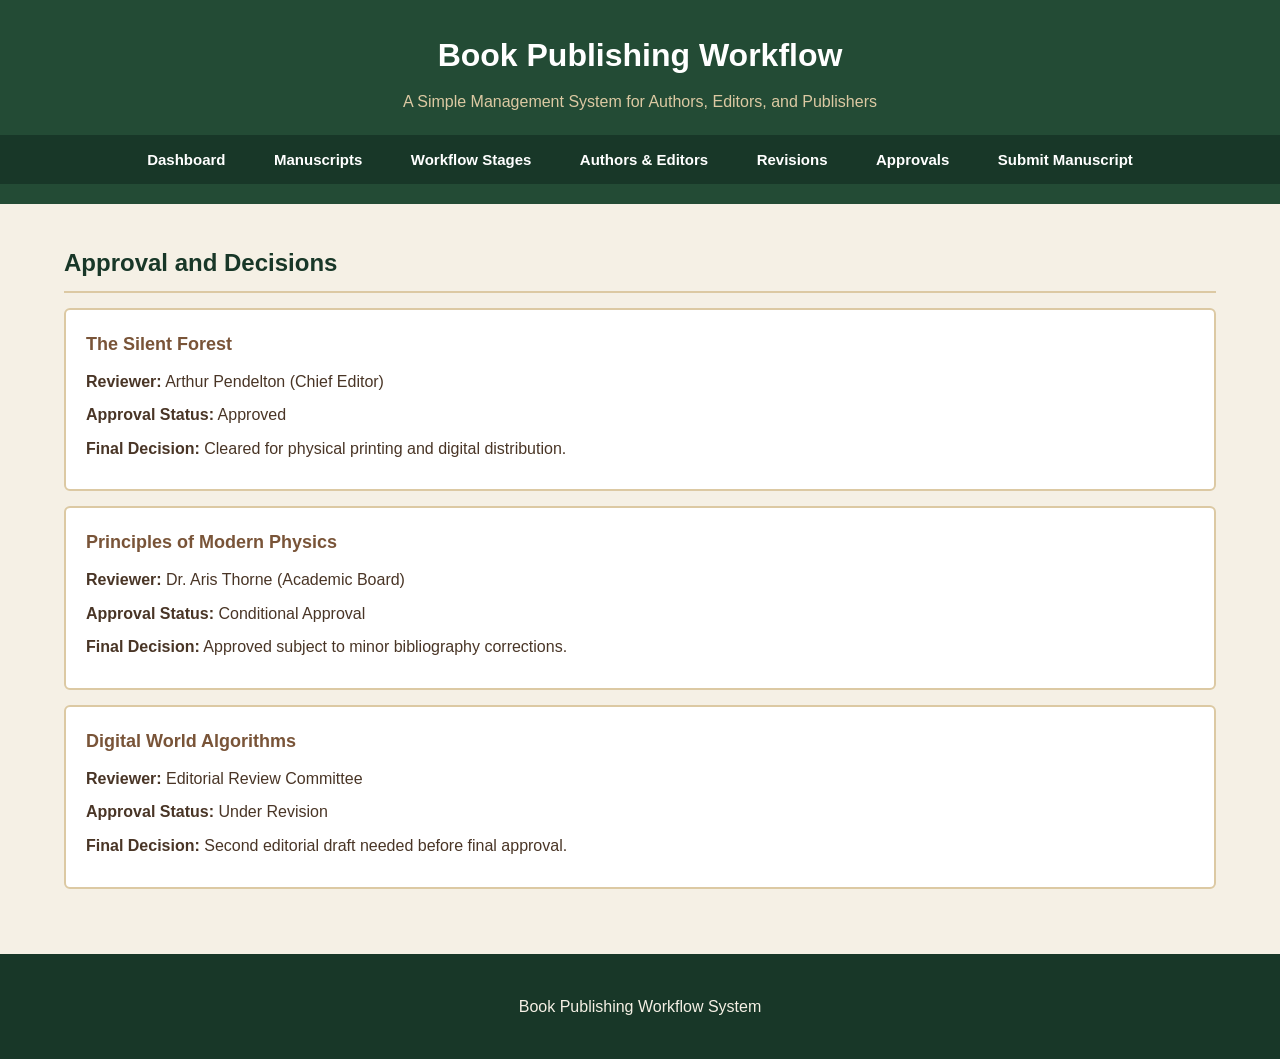
==== approvals.html @ c6dd608b "Initial commit: Book Publishing Workflow System" ====
<!DOCTYPE html>
<html lang="en">
<head>
    <meta charset="UTF-8">
    <meta name="viewport" content="width=device-width, initial-scale=1.0">
    <title>Approvals - Book Publishing Workflow System</title>
    <link rel="stylesheet" href="style.css">
</head>
<body>

    <!-- Header Section -->
    <header>
        <h1>Book Publishing Workflow</h1>
        <p>A Simple Management System for Authors, Editors, and Publishers</p>
        
        <!-- Navigation Bar linking to separate pages -->
        <nav>
            <ul>
                <li><a href="index.html">Dashboard</a></li>
                <li><a href="manuscripts.html">Manuscripts</a></li>
                <li><a href="workflow.html">Workflow Stages</a></li>
                <li><a href="team.html">Authors &amp; Editors</a></li>
                <li><a href="revisions.html">Revisions</a></li>
                <li><a href="approvals.html">Approvals</a></li>
                <li><a href="submission.html">Submit Manuscript</a></li>
            </ul>
        </nav>
    </header>

    <main>
        <section id="approvals">
            <div class="Container">
                <h2>Approval and Decisions</h2>
                
                <div class="Card">
                    <h3>The Silent Forest</h3>
                    <p><strong>Reviewer:</strong> Arthur Pendelton (Chief Editor)</p>
                    <p><strong>Approval Status:</strong> Approved</p>
                    <p><strong>Final Decision:</strong> Cleared for physical printing and digital distribution.</p>
                </div>

                <div class="Card">
                    <h3>Principles of Modern Physics</h3>
                    <p><strong>Reviewer:</strong> Dr. Aris Thorne (Academic Board)</p>
                    <p><strong>Approval Status:</strong> Conditional Approval</p>
                    <p><strong>Final Decision:</strong> Approved subject to minor bibliography corrections.</p>
                </div>

                <div class="Card">
                    <h3>Digital World Algorithms</h3>
                    <p><strong>Reviewer:</strong> Editorial Review Committee</p>
                    <p><strong>Approval Status:</strong> Under Revision</p>
                    <p><strong>Final Decision:</strong> Second editorial draft needed before final approval.</p>
                </div>
            </div>
        </section>
    </main>

    <!-- Footer Section -->
    <footer>
        <div class="Container">
            <p>Book Publishing Workflow System</p>
        </div>
    </footer>

</body>
</html>
---- style.css ----
/* =========================================================
   PROJECT: BOOK PUBLISHING WORKFLOW SYSTEM
   TECHNOLOGIES: HTML5 and CSS3
   THEME: Forest Green, Beige, Sand, and Brown
   PERMITTED CLASSES: .Container and .Card ONLY
   ========================================================= */

/* General Body Styling */
body {
    background-color: #F5F0E5;
    color: #493526;
    font-family: Arial, Helvetica, sans-serif;
    margin: 0px;
    padding: 0px;
    line-height: 1.6;
}

/* Header Section */
header {
    background-color: #234B35;
    color: #FFFFFF;
    text-align: center;
    padding-top: 30px;
    padding-bottom: 20px;
}

header h1 {
    color: #FFFFFF;
    font-size: 32px;
    margin: 0px;
}

header p {
    color: #DCC9A3;
    font-size: 16px;
    margin-top: 8px;
    margin-bottom: 20px;
}

/* Navigation Bar */
nav {
    background-color: #183728;
    padding: 12px 0px;
}

nav ul {
    margin: 0px;
    padding: 0px;
    text-align: center;
}

nav li {
    display: inline;
    margin-left: 10px;
    margin-right: 10px;
}

nav a {
    color: #FFFFFF;
    text-decoration: none;
    font-size: 15px;
    font-weight: bold;
    padding: 6px 12px;
}

nav a:hover {
    background-color: #234B35;
    color: #DCC9A3;
    border-radius: 4px;
}

/* Headings */
h2 {
    color: #183728;
    font-size: 24px;
    border-bottom: 2px solid #DCC9A3;
    padding-bottom: 8px;
    margin-top: 30px;
    margin-bottom: 15px;
}

h3 {
    color: #795438;
    font-size: 18px;
    margin-top: 0px;
    margin-bottom: 10px;
}

p {
    margin-top: 5px;
    margin-bottom: 8px;
}

/* Permitted Class 1: Container */
.Container {
    width: 90%;
    margin-left: auto;
    margin-right: auto;
    padding: 10px;
}

/* Permitted Class 2: Card */
.Card {
    background-color: #FFFFFF;
    border: 2px solid #DCC9A3;
    border-radius: 6px;
    padding: 20px;
    margin-top: 15px;
    margin-bottom: 15px;
}

/* Table Styling for Manuscript Management */
table {
    width: 100%;
    border-collapse: collapse;
    margin-top: 15px;
}

caption {
    font-weight: bold;
    color: #795438;
    text-align: left;
    margin-bottom: 10px;
}

th {
    background-color: #234B35;
    color: #FFFFFF;
    text-align: left;
    padding: 12px;
    border: 1px solid #DCC9A3;
}

td {
    background-color: #FFFFFF;
    padding: 10px;
    border: 1px solid #DCC9A3;
}

/* Form Styling */
label {
    color: #183728;
    font-weight: bold;
}

input[type="text"],
input[type="email"],
input[type="date"],
select,
textarea {
    width: 100%;
    padding: 10px;
    margin-top: 5px;
    border: 1px solid #DCC9A3;
    border-radius: 4px;
    box-sizing: border-box;
    font-family: Arial, Helvetica, sans-serif;
    font-size: 14px;
}

input[type="submit"] {
    background-color: #234B35;
    color: #FFFFFF;
    border: 1px solid #183728;
    padding: 10px 22px;
    font-size: 15px;
    font-weight: bold;
    border-radius: 4px;
    cursor: pointer;
}

input[type="reset"] {
    background-color: #795438;
    color: #FFFFFF;
    border: 1px solid #493526;
    padding: 10px 22px;
    font-size: 15px;
    font-weight: bold;
    border-radius: 4px;
    cursor: pointer;
    margin-left: 10px;
}

input[type="submit"]:hover {
    background-color: #183728;
}

input[type="reset"]:hover {
    background-color: #493526;
}

/* Footer Section */
footer {
    background-color: #183728;
    color: #FFFFFF;
    text-align: center;
    padding-top: 25px;
    padding-bottom: 25px;
    margin-top: 40px;
}

footer p {
    color: #F5F0E5;
    margin: 5px 0px;
}
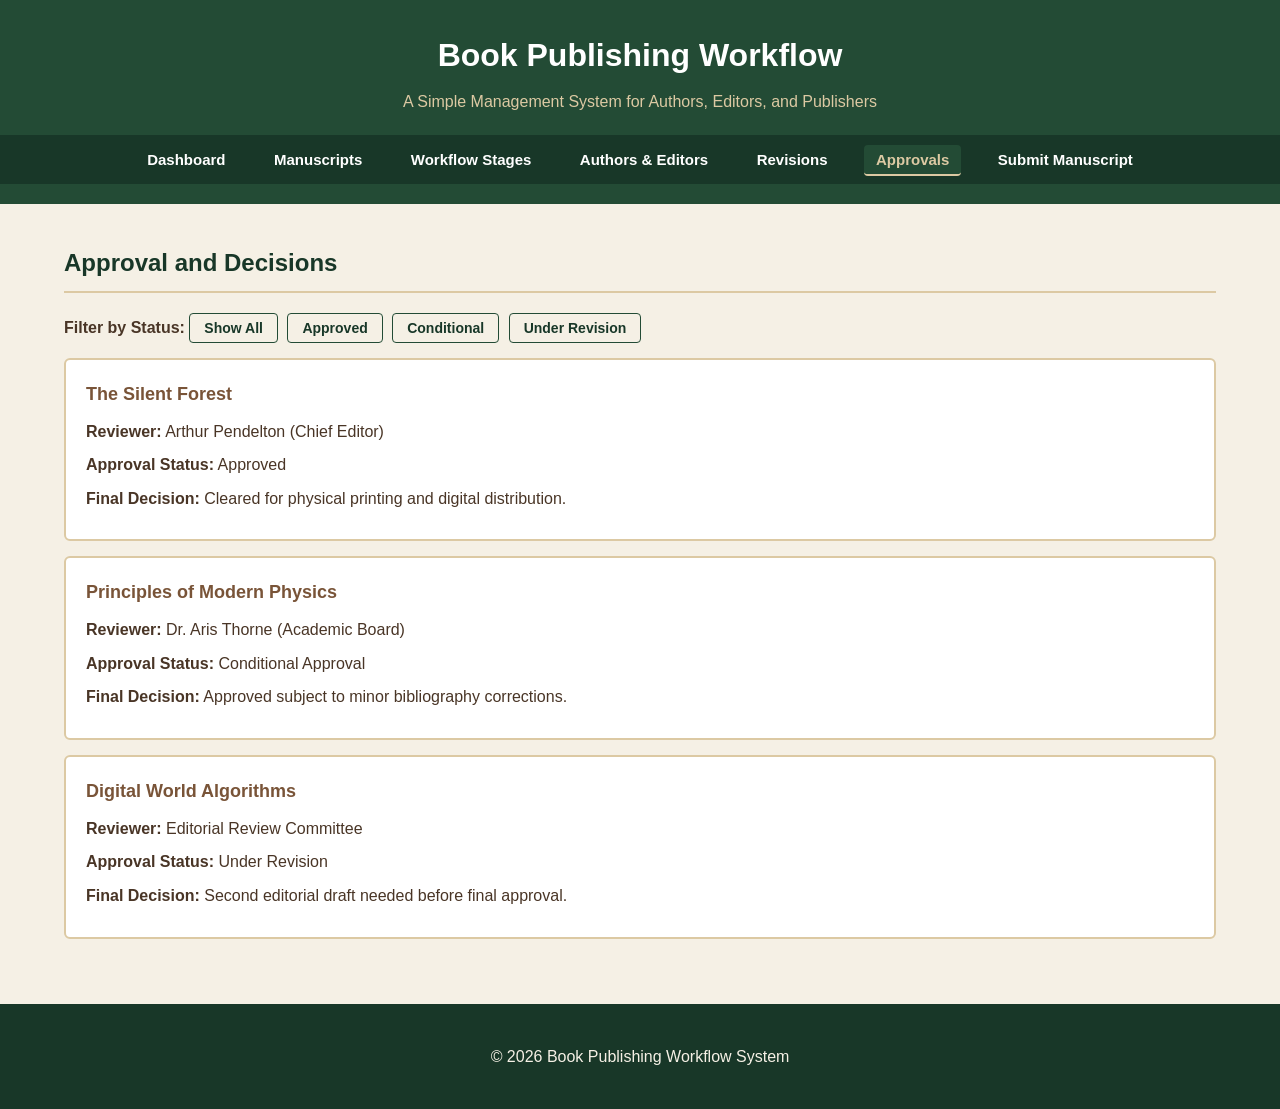
==== commit 458fc1b3: "Add JavaScript features: form validation, live search, filters, and dynamic UI" ====
--- a/approvals.html
+++ b/approvals.html
@@ -32,21 +32,29 @@
             <div class="Container">
                 <h2>Approval and Decisions</h2>
                 
-                <div class="Card">
+                <p>
+                    <strong>Filter by Status: </strong>
+                    <button type="button" class="filter-btn" data-status="all">Show All</button>
+                    <button type="button" class="filter-btn" data-status="Approved">Approved</button>
+                    <button type="button" class="filter-btn" data-status="Conditional Approval">Conditional</button>
+                    <button type="button" class="filter-btn" data-status="Under Revision">Under Revision</button>
+                </p>
+
+                <div class="Card" data-status="Approved">
                     <h3>The Silent Forest</h3>
                     <p><strong>Reviewer:</strong> Arthur Pendelton (Chief Editor)</p>
                     <p><strong>Approval Status:</strong> Approved</p>
                     <p><strong>Final Decision:</strong> Cleared for physical printing and digital distribution.</p>
                 </div>
 
-                <div class="Card">
+                <div class="Card" data-status="Conditional Approval">
                     <h3>Principles of Modern Physics</h3>
                     <p><strong>Reviewer:</strong> Dr. Aris Thorne (Academic Board)</p>
                     <p><strong>Approval Status:</strong> Conditional Approval</p>
                     <p><strong>Final Decision:</strong> Approved subject to minor bibliography corrections.</p>
                 </div>
 
-                <div class="Card">
+                <div class="Card" data-status="Under Revision">
                     <h3>Digital World Algorithms</h3>
                     <p><strong>Reviewer:</strong> Editorial Review Committee</p>
                     <p><strong>Approval Status:</strong> Under Revision</p>
@@ -59,9 +67,11 @@
     <!-- Footer Section -->
     <footer>
         <div class="Container">
-            <p>Book Publishing Workflow System</p>
+            <p>&copy; <span class="currentYear"></span> Book Publishing Workflow System</p>
         </div>
     </footer>
 
+    <!-- JavaScript File Linking -->
+    <script src="script.js"></script>
 </body>
 </html>
--- a/style.css
+++ b/style.css
@@ -189,6 +189,25 @@
     background-color: #493526;
 }
 
+/* Button Styling (for Filter Buttons) */
+button {
+    background-color: #F5F0E5;
+    color: #183728;
+    border: 1px solid #234B35;
+    padding: 6px 14px;
+    font-size: 14px;
+    font-weight: bold;
+    border-radius: 4px;
+    cursor: pointer;
+    margin-right: 5px;
+    margin-top: 5px;
+}
+
+button:hover {
+    background-color: #234B35;
+    color: #FFFFFF;
+}
+
 /* Footer Section */
 footer {
     background-color: #183728;
